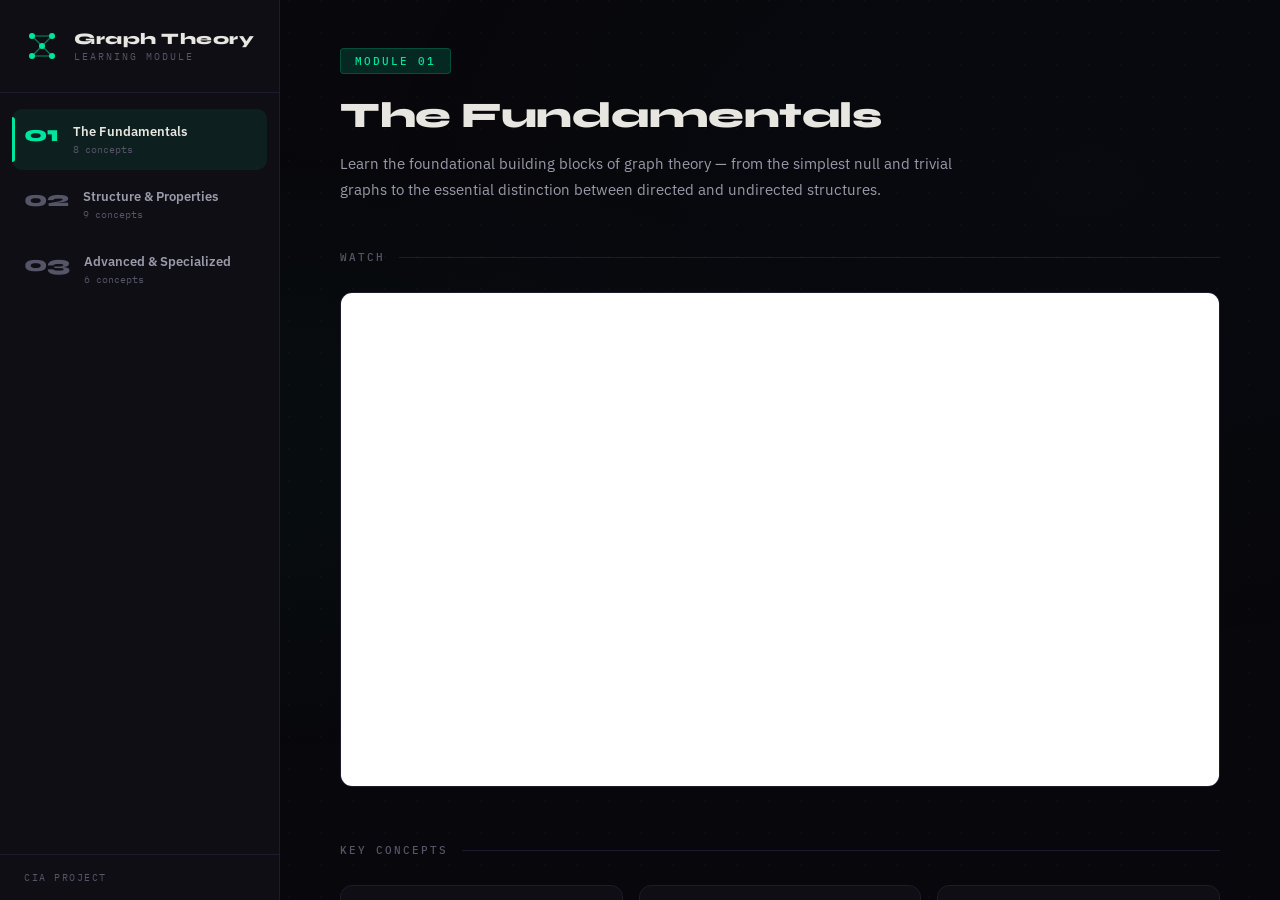
==== index.html @ 72197d77 "first commit" ====
<!DOCTYPE html>
<html lang="en">
<head>
    <meta charset="UTF-8">
    <meta name="viewport" content="width=device-width, initial-scale=1.0">
    <meta name="color-scheme" content="dark">
    <title>Graph Theory — Learning Module</title>
    <link rel="preconnect" href="https://fonts.googleapis.com">
    <link rel="preconnect" href="https://fonts.gstatic.com" crossorigin>
    <link href="https://fonts.googleapis.com/css2?family=Syne:wght@400;600;700;800&family=IBM+Plex+Sans:wght@300;400;500;600&family=IBM+Plex+Mono:wght@300;400;500&display=swap" rel="stylesheet">
    <link rel="stylesheet" href="styles.css">
</head>
<body>
    <div class="bg-grid"></div>

    <nav class="sidebar" id="sidebar">
        <div class="sidebar-brand">
            <svg class="brand-logo" viewBox="0 0 36 36" width="36" height="36">
                <circle cx="8" cy="8" r="3" fill="#00e5a0"/>
                <circle cx="28" cy="8" r="3" fill="#00e5a0"/>
                <circle cx="8" cy="28" r="3" fill="#00e5a0"/>
                <circle cx="28" cy="28" r="3" fill="#00e5a0"/>
                <circle cx="18" cy="18" r="3" fill="#00e5a0"/>
                <line x1="8" y1="8" x2="28" y2="8" stroke="#00e5a0" stroke-width="1.2" opacity="0.5"/>
                <line x1="8" y1="8" x2="18" y2="18" stroke="#00e5a0" stroke-width="1.2" opacity="0.5"/>
                <line x1="28" y1="8" x2="18" y2="18" stroke="#00e5a0" stroke-width="1.2" opacity="0.5"/>
                <line x1="8" y1="28" x2="18" y2="18" stroke="#00e5a0" stroke-width="1.2" opacity="0.5"/>
                <line x1="28" y1="28" x2="18" y2="18" stroke="#00e5a0" stroke-width="1.2" opacity="0.5"/>
                <line x1="8" y1="28" x2="28" y2="28" stroke="#00e5a0" stroke-width="1.2" opacity="0.5"/>
            </svg>
            <div>
                <h1 class="brand-title">Graph Theory</h1>
                <p class="brand-sub">Learning Module</p>
            </div>
        </div>

        <div class="nav-list" id="navList"></div>

        <div class="sidebar-footer">
            <p>CIA Project</p>
        </div>
    </nav>

    <main class="main-content" id="mainContent"></main>

    <button class="menu-toggle" id="menuToggle" aria-label="Toggle menu">
        <span></span><span></span><span></span>
    </button>
    <div class="overlay" id="overlay"></div>

    <script src="script.js"></script>
</body>
</html>
---- styles.css ----
/* =============================================
   ROOT & VARIABLES
   ============================================= */
:root {
    --bg: #08080c;
    --surface: #0e0e14;
    --surface-2: #141420;
    --border: #1c1c2e;
    --accent: #00e5a0;
    --accent-dim: rgba(0, 229, 160, 0.15);
    --accent-glow: rgba(0, 229, 160, 0.08);
    --text-primary: #e8e6e1;
    --text-secondary: #9a9aaa;
    --text-muted: #555568;
    --correct: #00e5a0;
    --incorrect: #ff4466;
    --incorrect-dim: rgba(255, 68, 102, 0.12);
    --sidebar-w: 280px;
}

/* =============================================
   RESET & BASE
   ============================================= */
*, *::before, *::after {
    margin: 0;
    padding: 0;
    box-sizing: border-box;
}

html {
    font-size: 16px;
    scroll-behavior: smooth;
}

body {
    font-family: 'IBM Plex Sans', sans-serif;
    font-weight: 400;
    color: var(--text-primary);
    background: var(--bg);
    overflow: hidden;
    height: 100vh;
}

/* =============================================
   BACKGROUND
   ============================================= */
.bg-grid {
    position: fixed;
    inset: 0;
    background-image:
        radial-gradient(ellipse at 15% 50%, rgba(0,229,160,0.03) 0%, transparent 50%),
        radial-gradient(ellipse at 85% 20%, rgba(0,140,200,0.02) 0%, transparent 50%),
        radial-gradient(circle at 1px 1px, rgba(255,255,255,0.025) 1px, transparent 0);
    background-size: 100%, 100%, 32px 32px;
    pointer-events: none;
    z-index: 0;
}

/* =============================================
   SIDEBAR
   ============================================= */
.sidebar {
    position: fixed;
    top: 0;
    left: 0;
    width: var(--sidebar-w);
    height: 100vh;
    background: var(--surface);
    border-right: 1px solid var(--border);
    display: flex;
    flex-direction: column;
    z-index: 100;
    transition: transform 0.35s cubic-bezier(0.4,0,0.2,1);
}

.sidebar-brand {
    padding: 28px 24px;
    display: flex;
    align-items: center;
    gap: 14px;
    border-bottom: 1px solid var(--border);
}

.brand-logo { flex-shrink: 0; }

.brand-title {
    font-family: 'Syne', sans-serif;
    font-size: 16px;
    font-weight: 800;
    letter-spacing: 0.5px;
    color: var(--text-primary);
}

.brand-sub {
    font-family: 'IBM Plex Mono', monospace;
    font-size: 10px;
    letter-spacing: 2px;
    text-transform: uppercase;
    color: var(--text-muted);
    margin-top: 2px;
}

.nav-list {
    flex: 1;
    padding: 16px 12px;
    overflow-y: auto;
}

.nav-item {
    display: flex;
    align-items: flex-start;
    gap: 14px;
    padding: 14px 12px;
    border-radius: 10px;
    cursor: pointer;
    transition: all 0.2s ease;
    position: relative;
    margin-bottom: 4px;
}

.nav-item:hover { background: var(--surface-2); }

.nav-item.active { background: var(--accent-glow); }

.nav-item.active::before {
    content: '';
    position: absolute;
    left: 0;
    top: 8px;
    bottom: 8px;
    width: 3px;
    border-radius: 0 3px 3px 0;
    background: var(--accent);
}

.nav-number {
    font-family: 'Syne', sans-serif;
    font-size: 22px;
    font-weight: 800;
    color: var(--text-muted);
    line-height: 1;
    min-width: 32px;
    transition: color 0.2s;
}

.nav-item.active .nav-number { color: var(--accent); }

.nav-info h3 {
    font-size: 13px;
    font-weight: 600;
    color: var(--text-secondary);
    margin-bottom: 3px;
    transition: color 0.2s;
}

.nav-item.active .nav-info h3 { color: var(--text-primary); }

.nav-info p {
    font-family: 'IBM Plex Mono', monospace;
    font-size: 10px;
    color: var(--text-muted);
}

.sidebar-footer {
    padding: 16px 24px;
    border-top: 1px solid var(--border);
}

.sidebar-footer p {
    font-family: 'IBM Plex Mono', monospace;
    font-size: 10px;
    letter-spacing: 1.5px;
    text-transform: uppercase;
    color: var(--text-muted);
}

/* =============================================
   MAIN CONTENT
   ============================================= */
.main-content {
    margin-left: var(--sidebar-w);
    height: 100vh;
    overflow-y: auto;
    position: relative;
    z-index: 1;
}

.main-content::-webkit-scrollbar { width: 6px; }
.main-content::-webkit-scrollbar-track { background: var(--bg); }
.main-content::-webkit-scrollbar-thumb { background: var(--border); border-radius: 3px; }
.main-content::-webkit-scrollbar-thumb:hover { background: var(--text-muted); }

/* =============================================
   MODULE SECTION
   ============================================= */
.module-section {
    max-width: 960px;
    margin: 0 auto;
    padding: 48px 40px 80px;
    animation: fadeInUp 0.5s ease forwards;
}

@keyframes fadeInUp {
    from { opacity: 0; transform: translateY(24px); }
    to   { opacity: 1; transform: translateY(0); }
}

.module-header { margin-bottom: 48px; }

.module-tag {
    display: inline-block;
    font-family: 'IBM Plex Mono', monospace;
    font-size: 11px;
    font-weight: 500;
    letter-spacing: 2px;
    text-transform: uppercase;
    color: var(--accent);
    background: var(--accent-dim);
    padding: 5px 14px;
    border-radius: 4px;
    border: 1px solid rgba(0,229,160,0.2);
    margin-bottom: 20px;
}

.module-title {
    font-family: 'Syne', sans-serif;
    font-size: 36px;
    font-weight: 800;
    letter-spacing: -0.5px;
    color: var(--text-primary);
    margin-bottom: 14px;
    line-height: 1.2;
}

.module-description {
    font-size: 15px;
    line-height: 1.7;
    color: var(--text-secondary);
    max-width: 640px;
}

/* =============================================
   SECTION LABELS
   ============================================= */
.section-label {
    display: flex;
    align-items: center;
    gap: 14px;
    margin-bottom: 28px;
    font-family: 'IBM Plex Mono', monospace;
    font-size: 11px;
    font-weight: 500;
    letter-spacing: 2px;
    text-transform: uppercase;
    color: var(--text-muted);
}

.section-label::after {
    content: '';
    flex: 1;
    height: 1px;
    background: var(--border);
}

/* =============================================
   VIDEO
   ============================================= */
.video-section { margin-bottom: 56px; }

.video-wrapper {
    border-radius: 12px;
    overflow: hidden;
    border: 1px solid var(--border);
    background: #000;
    aspect-ratio: 16/9;
}

.video-wrapper iframe {
    width: 100%;
    height: 100%;
    border: none;
}

.video-placeholder {
    aspect-ratio: 16/9;
    display: flex;
    flex-direction: column;
    align-items: center;
    justify-content: center;
    border: 1px dashed var(--border);
    border-radius: 12px;
    background: var(--surface);
    gap: 14px;
}

.video-placeholder .play-icon {
    width: 64px;
    height: 64px;
    border-radius: 50%;
    background: var(--accent-dim);
    border: 2px solid rgba(0,229,160,0.4);
    display: flex;
    align-items: center;
    justify-content: center;
    color: var(--accent);
    font-size: 22px;
    line-height: 1;
}

.video-placeholder p {
    font-size: 14px;
    color: var(--text-secondary);
}

.video-placeholder .small {
    font-size: 11px;
    color: var(--text-muted);
    font-family: 'IBM Plex Mono', monospace;
}

/* =============================================
   CARDS
   ============================================= */
.cards-section { margin-bottom: 56px; }

.cards-grid {
    display: grid;
    grid-template-columns: repeat(auto-fill, minmax(260px, 1fr));
    gap: 16px;
}

.graph-card {
    background: var(--surface);
    border: 1px solid var(--border);
    border-radius: 12px;
    padding: 24px;
    position: relative;
    overflow: hidden;
    opacity: 0;
    animation: cardReveal 0.4s ease forwards;
    transition: border-color 0.3s, box-shadow 0.3s, transform 0.3s;
}

.graph-card::before {
    content: '';
    position: absolute;
    top: 0; left: 25%; right: 25%;
    height: 2px;
    background: linear-gradient(90deg, transparent, var(--accent), transparent);
    opacity: 0;
    transition: opacity 0.3s;
}

.graph-card:hover {
    border-color: rgba(0,229,160,0.3);
    box-shadow: 0 4px 30px rgba(0,229,160,0.06);
    transform: translateY(-3px);
}

.graph-card:hover::before { opacity: 1; }

.graph-card:nth-child(1)  { animation-delay: 0.04s; }
.graph-card:nth-child(2)  { animation-delay: 0.08s; }
.graph-card:nth-child(3)  { animation-delay: 0.12s; }
.graph-card:nth-child(4)  { animation-delay: 0.16s; }
.graph-card:nth-child(5)  { animation-delay: 0.20s; }
.graph-card:nth-child(6)  { animation-delay: 0.24s; }
.graph-card:nth-child(7)  { animation-delay: 0.28s; }
.graph-card:nth-child(8)  { animation-delay: 0.32s; }
.graph-card:nth-child(9)  { animation-delay: 0.36s; }

@keyframes cardReveal {
    from { opacity: 0; transform: translateY(16px); }
    to   { opacity: 1; transform: translateY(0); }
}

.card-svg {
    display: flex;
    justify-content: center;
    margin-bottom: 16px;
    height: 60px;
}

.card-svg svg {
    height: 60px;
    width: auto;
}

.card-name {
    font-family: 'Syne', sans-serif;
    font-size: 15px;
    font-weight: 700;
    color: var(--text-primary);
    margin-bottom: 8px;
}

.card-definition {
    font-size: 13px;
    line-height: 1.65;
    color: var(--text-secondary);
}

/* =============================================
   QUIZ
   ============================================= */
.quiz-section { margin-bottom: 40px; }

.quiz-container {
    background: var(--surface);
    border: 1px solid var(--border);
    border-radius: 12px;
    padding: 32px;
}

.quiz-question {
    margin-bottom: 28px;
    padding-bottom: 28px;
    border-bottom: 1px solid var(--border);
}

.quiz-question:last-of-type {
    border-bottom: none;
    margin-bottom: 20px;
    padding-bottom: 0;
}

.question-text {
    font-size: 14px;
    font-weight: 600;
    color: var(--text-primary);
    margin-bottom: 14px;
    line-height: 1.55;
}

.question-number {
    color: var(--accent);
    font-family: 'IBM Plex Mono', monospace;
    font-weight: 500;
    margin-right: 8px;
}

.options-list {
    display: flex;
    flex-direction: column;
    gap: 8px;
}

.option-item { position: relative; }

.option-item input[type="radio"] {
    position: absolute;
    opacity: 0;
    width: 0;
    height: 0;
}

.option-item label {
    display: flex;
    align-items: center;
    gap: 12px;
    padding: 10px 14px;
    border: 1px solid var(--border);
    border-radius: 8px;
    cursor: pointer;
    transition: all 0.2s ease;
    font-size: 13px;
    color: var(--text-secondary);
    line-height: 1.45;
}

.option-item label:hover {
    border-color: rgba(0,229,160,0.3);
    background: rgba(0,229,160,0.03);
    color: var(--text-primary);
}

.option-item label::before {
    content: '';
    width: 16px;
    height: 16px;
    border: 2px solid var(--text-muted);
    border-radius: 50%;
    flex-shrink: 0;
    transition: all 0.2s ease;
}

.option-item input:checked + label {
    border-color: var(--accent);
    background: var(--accent-glow);
    color: var(--text-primary);
}

.option-item input:checked + label::before {
    border-color: var(--accent);
    background: var(--accent);
    box-shadow: inset 0 0 0 3px var(--surface);
}

/* Submitted states */
.quiz-submitted .option-item label { cursor: default; pointer-events: none; }

.quiz-submitted .option-item.correct label {
    border-color: var(--correct);
    background: rgba(0,229,160,0.08);
    color: var(--correct);
}

.quiz-submitted .option-item.correct label::before {
    border-color: var(--correct);
    background: var(--correct);
    box-shadow: inset 0 0 0 3px var(--surface);
}

.quiz-submitted .option-item.selected-wrong label {
    border-color: var(--incorrect);
    background: var(--incorrect-dim);
    color: var(--incorrect);
}

.quiz-submitted .option-item.selected-wrong label::before {
    border-color: var(--incorrect);
    background: var(--incorrect);
    box-shadow: inset 0 0 0 3px var(--surface);
}

/* Quiz buttons */
.quiz-actions {
    display: flex;
    align-items: center;
    gap: 16px;
    margin-top: 24px;
    flex-wrap: wrap;
}

.btn {
    font-family: 'Syne', sans-serif;
    font-weight: 700;
    font-size: 13px;
    letter-spacing: 0.5px;
    padding: 12px 32px;
    border-radius: 8px;
    cursor: pointer;
    transition: all 0.3s ease;
    border: none;
}

.btn-primary {
    background: var(--accent);
    color: var(--bg);
}

.btn-primary:hover {
    background: #00cc90;
    transform: translateY(-2px);
    box-shadow: 0 4px 20px rgba(0,229,160,0.25);
}

.btn-outline {
    background: transparent;
    color: var(--accent);
    border: 1px solid var(--accent);
}

.btn-outline:hover { background: var(--accent-glow); }

/* Quiz result */
.quiz-result {
    display: none;
    align-items: center;
    gap: 16px;
    padding: 20px 24px;
    background: var(--accent-glow);
    border: 1px solid rgba(0,229,160,0.2);
    border-radius: 10px;
    margin-top: 20px;
}

.quiz-result.show {
    display: flex;
    animation: fadeInUp 0.4s ease forwards;
}

.result-score {
    font-family: 'Syne', sans-serif;
    font-size: 28px;
    font-weight: 800;
    color: var(--accent);
    line-height: 1;
}

.result-text {
    font-size: 14px;
    color: var(--text-secondary);
    line-height: 1.4;
}

.result-text strong { color: var(--text-primary); }

/* Next module link */
.module-next {
    margin-top: 48px;
    padding-top: 32px;
    border-top: 1px solid var(--border);
    display: flex;
    justify-content: flex-end;
}

/* =============================================
   MOBILE TOGGLE & OVERLAY
   ============================================= */
.menu-toggle {
    display: none;
    position: fixed;
    top: 16px; left: 16px;
    z-index: 200;
    width: 42px; height: 42px;
    background: var(--surface);
    border: 1px solid var(--border);
    border-radius: 8px;
    cursor: pointer;
    flex-direction: column;
    align-items: center;
    justify-content: center;
    gap: 5px;
    padding: 0;
}

.menu-toggle span {
    display: block;
    width: 18px; height: 2px;
    background: var(--text-primary);
    border-radius: 1px;
    transition: all 0.3s ease;
}

.overlay {
    display: none;
    position: fixed;
    inset: 0;
    background: rgba(0,0,0,0.6);
    z-index: 90;
    backdrop-filter: blur(2px);
}

.overlay.show { display: block; }

/* =============================================
   RESPONSIVE
   ============================================= */
@media (max-width: 900px) {
    .sidebar { transform: translateX(-100%); }
    .sidebar.open { transform: translateX(0); }
    .menu-toggle { display: flex; }
    .main-content { margin-left: 0; }
    .module-section { padding: 80px 20px 60px; }
    .module-title { font-size: 28px; }
    .cards-grid { grid-template-columns: 1fr; }
    .quiz-container { padding: 20px; }
}

@media (max-width: 600px) {
    .module-title { font-size: 24px; }
    .module-description { font-size: 14px; }
    .quiz-actions { flex-direction: column; align-items: stretch; }
    .btn { text-align: center; }
}
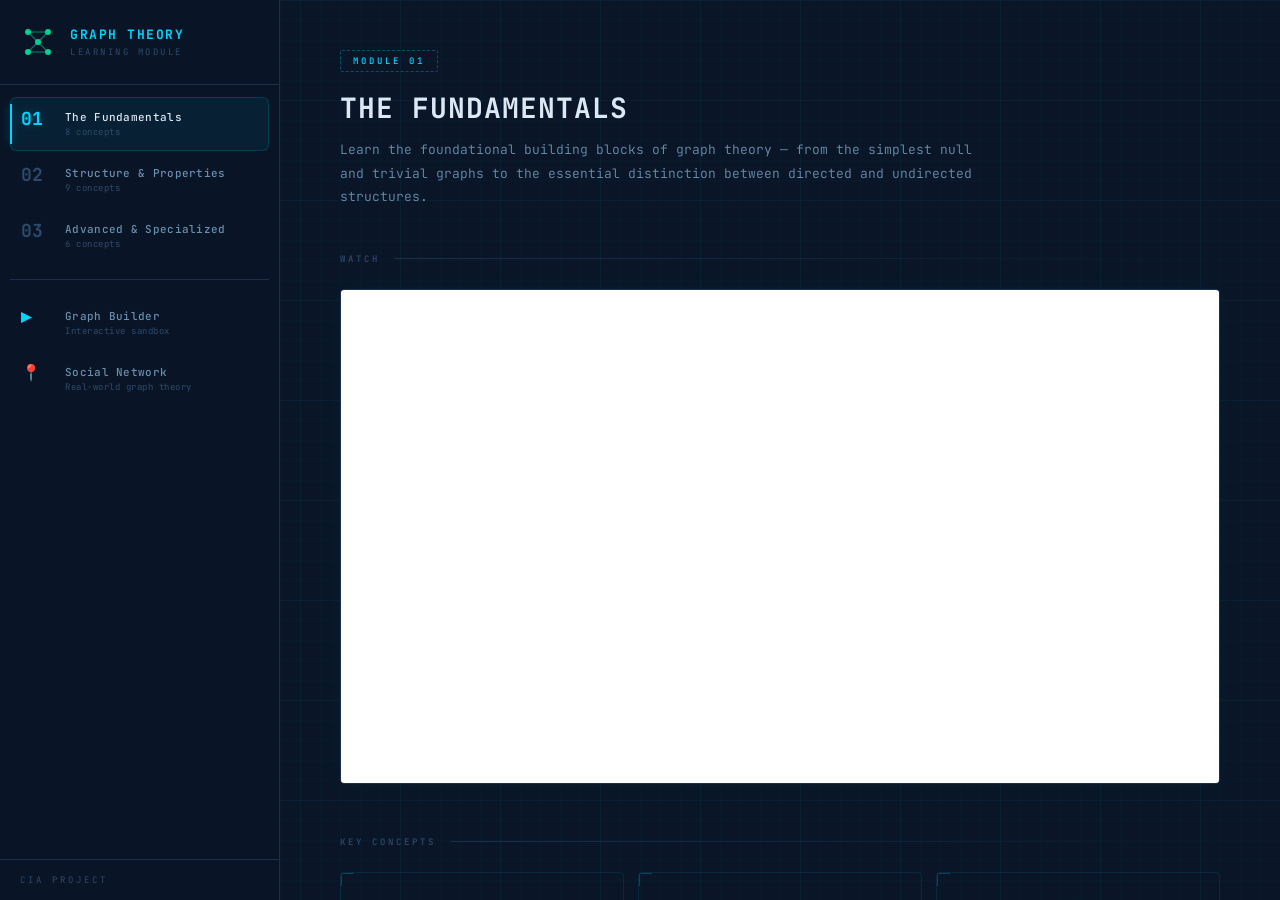
==== commit d220d16e: "updated layout and application" ====
--- a/index.html
+++ b/index.html
@@ -7,7 +7,7 @@
     <title>Graph Theory — Learning Module</title>
     <link rel="preconnect" href="https://fonts.googleapis.com">
     <link rel="preconnect" href="https://fonts.gstatic.com" crossorigin>
-    <link href="https://fonts.googleapis.com/css2?family=Syne:wght@400;600;700;800&family=IBM+Plex+Sans:wght@300;400;500;600&family=IBM+Plex+Mono:wght@300;400;500&display=swap" rel="stylesheet">
+    <link href="https://fonts.googleapis.com/css2?family=JetBrains+Mono:wght@300;400;500;600;700&display=swap" rel="stylesheet">
     <link rel="stylesheet" href="styles.css">
 </head>
 <body>
--- a/styles.css
+++ b/styles.css
@@ -1,39 +1,28 @@
 /* =============================================
-   ROOT & VARIABLES
+   BLUEPRINT / CIRCUIT BOARD THEME
    ============================================= */
 :root {
-    --bg: #08080c;
-    --surface: #0e0e14;
-    --surface-2: #141420;
-    --border: #1c1c2e;
-    --accent: #00e5a0;
-    --accent-dim: rgba(0, 229, 160, 0.15);
-    --accent-glow: rgba(0, 229, 160, 0.08);
-    --text-primary: #e8e6e1;
-    --text-secondary: #9a9aaa;
-    --text-muted: #555568;
-    --correct: #00e5a0;
+    --bg: #0a1628;
+    --surface: #0d1b2e;
+    --surface-2: #0f1f38;
+    --border: #1a3050;
+    --border-glow: rgba(0,212,255,0.25);
+    --accent: #00d4ff;
+    --accent-dim: rgba(0,212,255,0.10);
+    --accent-glow: rgba(0,212,255,0.06);
+    --text-primary: #dce8f4;
+    --text-secondary: #6a8fad;
+    --text-muted: #2e4a6a;
+    --correct: #00d4ff;
     --incorrect: #ff4466;
-    --incorrect-dim: rgba(255, 68, 102, 0.12);
+    --incorrect-dim: rgba(255,68,102,0.10);
     --sidebar-w: 280px;
 }
 
-/* =============================================
-   RESET & BASE
-   ============================================= */
-*, *::before, *::after {
-    margin: 0;
-    padding: 0;
-    box-sizing: border-box;
-}
-
-html {
-    font-size: 16px;
-    scroll-behavior: smooth;
-}
-
+*, *::before, *::after { margin: 0; padding: 0; box-sizing: border-box; }
+html { font-size: 16px; scroll-behavior: smooth; }
 body {
-    font-family: 'IBM Plex Sans', sans-serif;
+    font-family: 'JetBrains Mono', monospace;
     font-weight: 400;
     color: var(--text-primary);
     background: var(--bg);
@@ -41,323 +30,241 @@
     height: 100vh;
 }
 
-/* =============================================
-   BACKGROUND
-   ============================================= */
+/* ─── BLUEPRINT GRID ─── */
 .bg-grid {
-    position: fixed;
-    inset: 0;
+    position: fixed; inset: 0;
     background-image:
-        radial-gradient(ellipse at 15% 50%, rgba(0,229,160,0.03) 0%, transparent 50%),
-        radial-gradient(ellipse at 85% 20%, rgba(0,140,200,0.02) 0%, transparent 50%),
-        radial-gradient(circle at 1px 1px, rgba(255,255,255,0.025) 1px, transparent 0);
-    background-size: 100%, 100%, 32px 32px;
-    pointer-events: none;
-    z-index: 0;
-}
-
-/* =============================================
-   SIDEBAR
-   ============================================= */
+        linear-gradient(rgba(0,212,255,0.035) 1px, transparent 1px),
+        linear-gradient(90deg, rgba(0,212,255,0.035) 1px, transparent 1px),
+        linear-gradient(rgba(0,212,255,0.018) 1px, transparent 1px),
+        linear-gradient(90deg, rgba(0,212,255,0.018) 1px, transparent 1px);
+    background-size: 100px 100px, 100px 100px, 20px 20px, 20px 20px;
+    pointer-events: none; z-index: 0;
+}
+
+/* ─── SIDEBAR ─── */
 .sidebar {
-    position: fixed;
-    top: 0;
-    left: 0;
-    width: var(--sidebar-w);
-    height: 100vh;
-    background: var(--surface);
+    position: fixed; top: 0; left: 0;
+    width: var(--sidebar-w); height: 100vh;
+    background: rgba(10,22,40,0.95);
     border-right: 1px solid var(--border);
-    display: flex;
-    flex-direction: column;
-    z-index: 100;
+    display: flex; flex-direction: column; z-index: 100;
     transition: transform 0.35s cubic-bezier(0.4,0,0.2,1);
+    backdrop-filter: blur(8px);
 }
 
 .sidebar-brand {
-    padding: 28px 24px;
-    display: flex;
-    align-items: center;
-    gap: 14px;
+    padding: 24px 20px;
+    display: flex; align-items: center; gap: 14px;
     border-bottom: 1px solid var(--border);
 }
 
-.brand-logo { flex-shrink: 0; }
+.brand-logo { flex-shrink: 0; opacity: 0.9; }
 
 .brand-title {
-    font-family: 'Syne', sans-serif;
-    font-size: 16px;
-    font-weight: 800;
-    letter-spacing: 0.5px;
-    color: var(--text-primary);
+    font-family: 'JetBrains Mono', monospace;
+    font-size: 13px; font-weight: 700;
+    letter-spacing: 1.5px; text-transform: uppercase;
+    color: var(--accent);
 }
 
 .brand-sub {
-    font-family: 'IBM Plex Mono', monospace;
-    font-size: 10px;
-    letter-spacing: 2px;
-    text-transform: uppercase;
-    color: var(--text-muted);
-    margin-top: 2px;
-}
-
-.nav-list {
-    flex: 1;
-    padding: 16px 12px;
-    overflow-y: auto;
-}
+    font-size: 9px; letter-spacing: 2.5px;
+    text-transform: uppercase; color: var(--text-muted);
+    margin-top: 3px;
+}
+
+.nav-list { flex: 1; padding: 12px 10px; overflow-y: auto; }
 
 .nav-item {
-    display: flex;
-    align-items: flex-start;
-    gap: 14px;
-    padding: 14px 12px;
-    border-radius: 10px;
-    cursor: pointer;
-    transition: all 0.2s ease;
-    position: relative;
-    margin-bottom: 4px;
-}
-
-.nav-item:hover { background: var(--surface-2); }
-
-.nav-item.active { background: var(--accent-glow); }
+    display: flex; align-items: flex-start; gap: 12px;
+    padding: 12px 10px; border-radius: 6px; cursor: pointer;
+    transition: all 0.2s ease; position: relative; margin-bottom: 2px;
+    border: 1px solid transparent;
+}
+
+.nav-item:hover { background: rgba(0,212,255,0.04); border-color: rgba(0,212,255,0.08); }
+.nav-item.active { background: rgba(0,212,255,0.06); border-color: rgba(0,212,255,0.15); }
 
 .nav-item.active::before {
-    content: '';
-    position: absolute;
-    left: 0;
-    top: 8px;
-    bottom: 8px;
-    width: 3px;
-    border-radius: 0 3px 3px 0;
-    background: var(--accent);
+    content: ''; position: absolute; left: -1px; top: 6px; bottom: 6px;
+    width: 2px; background: var(--accent);
+    box-shadow: 0 0 8px rgba(0,212,255,0.4);
 }
 
 .nav-number {
-    font-family: 'Syne', sans-serif;
-    font-size: 22px;
-    font-weight: 800;
-    color: var(--text-muted);
-    line-height: 1;
-    min-width: 32px;
+    font-size: 18px; font-weight: 700;
+    color: var(--text-muted); line-height: 1; min-width: 32px;
     transition: color 0.2s;
 }
-
-.nav-item.active .nav-number { color: var(--accent); }
+.nav-item.active .nav-number { color: var(--accent); text-shadow: 0 0 10px rgba(0,212,255,0.3); }
 
 .nav-info h3 {
-    font-size: 13px;
-    font-weight: 600;
-    color: var(--text-secondary);
-    margin-bottom: 3px;
-    transition: color 0.2s;
-}
-
+    font-size: 11px; font-weight: 500;
+    color: var(--text-secondary); margin-bottom: 2px;
+    transition: color 0.2s; letter-spacing: 0.3px;
+}
 .nav-item.active .nav-info h3 { color: var(--text-primary); }
-
-.nav-info p {
-    font-family: 'IBM Plex Mono', monospace;
-    font-size: 10px;
-    color: var(--text-muted);
-}
+.nav-info p { font-size: 9px; color: var(--text-muted); letter-spacing: 0.5px; }
 
 .sidebar-footer {
-    padding: 16px 24px;
-    border-top: 1px solid var(--border);
-}
-
+    padding: 14px 20px; border-top: 1px solid var(--border);
+}
 .sidebar-footer p {
-    font-family: 'IBM Plex Mono', monospace;
-    font-size: 10px;
-    letter-spacing: 1.5px;
-    text-transform: uppercase;
-    color: var(--text-muted);
-}
-
-/* =============================================
-   MAIN CONTENT
-   ============================================= */
+    font-size: 9px; letter-spacing: 3px;
+    text-transform: uppercase; color: var(--text-muted);
+}
+
+/* ─── MAIN CONTENT ─── */
 .main-content {
-    margin-left: var(--sidebar-w);
-    height: 100vh;
-    overflow-y: auto;
-    position: relative;
-    z-index: 1;
-}
-
-.main-content::-webkit-scrollbar { width: 6px; }
+    margin-left: var(--sidebar-w); height: 100vh;
+    overflow-y: auto; position: relative; z-index: 1;
+}
+.main-content::-webkit-scrollbar { width: 5px; }
 .main-content::-webkit-scrollbar-track { background: var(--bg); }
 .main-content::-webkit-scrollbar-thumb { background: var(--border); border-radius: 3px; }
 .main-content::-webkit-scrollbar-thumb:hover { background: var(--text-muted); }
 
-/* =============================================
-   MODULE SECTION
-   ============================================= */
+/* ─── MODULE SECTION ─── */
 .module-section {
-    max-width: 960px;
-    margin: 0 auto;
+    max-width: 960px; margin: 0 auto;
     padding: 48px 40px 80px;
     animation: fadeInUp 0.5s ease forwards;
 }
-
 @keyframes fadeInUp {
-    from { opacity: 0; transform: translateY(24px); }
+    from { opacity: 0; transform: translateY(20px); }
     to   { opacity: 1; transform: translateY(0); }
 }
 
-.module-header { margin-bottom: 48px; }
+.module-header { margin-bottom: 44px; }
 
 .module-tag {
-    display: inline-block;
-    font-family: 'IBM Plex Mono', monospace;
-    font-size: 11px;
-    font-weight: 500;
-    letter-spacing: 2px;
+    display: inline-block; font-size: 9px; font-weight: 500;
+    letter-spacing: 3px; text-transform: uppercase;
+    color: var(--accent); background: transparent;
+    padding: 4px 12px; border-radius: 2px;
+    border: 1px dashed rgba(0,212,255,0.3);
+    margin-bottom: 18px;
+}
+
+.module-title {
+    font-size: 28px; font-weight: 700;
+    letter-spacing: 1px; color: var(--text-primary);
+    margin-bottom: 12px; line-height: 1.3;
     text-transform: uppercase;
-    color: var(--accent);
-    background: var(--accent-dim);
-    padding: 5px 14px;
-    border-radius: 4px;
-    border: 1px solid rgba(0,229,160,0.2);
-    margin-bottom: 20px;
-}
-
-.module-title {
-    font-family: 'Syne', sans-serif;
-    font-size: 36px;
-    font-weight: 800;
-    letter-spacing: -0.5px;
-    color: var(--text-primary);
-    margin-bottom: 14px;
-    line-height: 1.2;
 }
 
 .module-description {
-    font-size: 15px;
-    line-height: 1.7;
-    color: var(--text-secondary);
-    max-width: 640px;
-}
-
-/* =============================================
-   SECTION LABELS
-   ============================================= */
+    font-size: 13px; line-height: 1.8;
+    color: var(--text-secondary); max-width: 640px;
+    font-weight: 300;
+}
+
+/* ─── SECTION LABELS ─── */
 .section-label {
-    display: flex;
-    align-items: center;
-    gap: 14px;
-    margin-bottom: 28px;
-    font-family: 'IBM Plex Mono', monospace;
-    font-size: 11px;
-    font-weight: 500;
-    letter-spacing: 2px;
-    text-transform: uppercase;
+    display: flex; align-items: center; gap: 14px;
+    margin-bottom: 24px; font-size: 9px; font-weight: 500;
+    letter-spacing: 3px; text-transform: uppercase;
     color: var(--text-muted);
 }
-
 .section-label::after {
-    content: '';
-    flex: 1;
-    height: 1px;
-    background: var(--border);
-}
-
-/* =============================================
-   VIDEO
-   ============================================= */
-.video-section { margin-bottom: 56px; }
+    content: ''; flex: 1; height: 1px;
+    background: linear-gradient(90deg, var(--border), transparent);
+}
+
+/* ─── VIDEO ─── */
+.video-section { margin-bottom: 52px; }
 
 .video-wrapper {
-    border-radius: 12px;
-    overflow: hidden;
-    border: 1px solid var(--border);
-    background: #000;
+    border-radius: 4px; overflow: hidden;
+    border: 1px solid var(--border); background: #000;
     aspect-ratio: 16/9;
-}
-
-.video-wrapper iframe {
-    width: 100%;
-    height: 100%;
-    border: none;
-}
+    box-shadow: 0 0 30px rgba(0,212,255,0.03);
+}
+.video-wrapper iframe { width: 100%; height: 100%; border: none; }
 
 .video-placeholder {
     aspect-ratio: 16/9;
-    display: flex;
-    flex-direction: column;
-    align-items: center;
-    justify-content: center;
-    border: 1px dashed var(--border);
-    border-radius: 12px;
-    background: var(--surface);
-    gap: 14px;
+    display: flex; flex-direction: column;
+    align-items: center; justify-content: center;
+    border: 1px dashed rgba(0,212,255,0.15);
+    border-radius: 4px; background: var(--surface);
+    gap: 14px; position: relative;
+}
+.video-placeholder::before,
+.video-placeholder::after {
+    content: ''; position: absolute;
+    width: 20px; height: 20px;
+}
+.video-placeholder::before {
+    top: 12px; left: 12px;
+    border-top: 1.5px solid rgba(0,212,255,0.2);
+    border-left: 1.5px solid rgba(0,212,255,0.2);
+}
+.video-placeholder::after {
+    bottom: 12px; right: 12px;
+    border-bottom: 1.5px solid rgba(0,212,255,0.2);
+    border-right: 1.5px solid rgba(0,212,255,0.2);
 }
 
 .video-placeholder .play-icon {
-    width: 64px;
-    height: 64px;
-    border-radius: 50%;
-    background: var(--accent-dim);
-    border: 2px solid rgba(0,229,160,0.4);
-    display: flex;
-    align-items: center;
-    justify-content: center;
-    color: var(--accent);
-    font-size: 22px;
-    line-height: 1;
-}
-
-.video-placeholder p {
-    font-size: 14px;
-    color: var(--text-secondary);
-}
-
-.video-placeholder .small {
-    font-size: 11px;
-    color: var(--text-muted);
-    font-family: 'IBM Plex Mono', monospace;
-}
-
-/* =============================================
-   CARDS
-   ============================================= */
-.cards-section { margin-bottom: 56px; }
+    width: 56px; height: 56px; border-radius: 50%;
+    border: 2px solid rgba(0,212,255,0.3);
+    display: flex; align-items: center; justify-content: center;
+    color: var(--accent); font-size: 20px;
+    box-shadow: 0 0 20px rgba(0,212,255,0.08);
+    transition: all 0.3s;
+}
+.video-placeholder:hover .play-icon {
+    border-color: var(--accent);
+    box-shadow: 0 0 30px rgba(0,212,255,0.15);
+}
+.video-placeholder p { font-size: 12px; color: var(--text-secondary); }
+.video-placeholder .small { font-size: 10px; color: var(--text-muted); }
+
+/* ─── CARDS ─── */
+.cards-section { margin-bottom: 52px; }
 
 .cards-grid {
     display: grid;
     grid-template-columns: repeat(auto-fill, minmax(260px, 1fr));
-    gap: 16px;
+    gap: 14px;
 }
 
 .graph-card {
-    background: var(--surface);
-    border: 1px solid var(--border);
-    border-radius: 12px;
-    padding: 24px;
-    position: relative;
-    overflow: hidden;
-    opacity: 0;
-    animation: cardReveal 0.4s ease forwards;
+    background: transparent;
+    border: 1px solid rgba(0,212,255,0.10);
+    border-radius: 4px; padding: 22px;
+    position: relative; overflow: hidden;
+    opacity: 0; animation: cardReveal 0.4s ease forwards;
     transition: border-color 0.3s, box-shadow 0.3s, transform 0.3s;
 }
 
+/* Corner brackets */
 .graph-card::before {
-    content: '';
-    position: absolute;
-    top: 0; left: 25%; right: 25%;
-    height: 2px;
-    background: linear-gradient(90deg, transparent, var(--accent), transparent);
-    opacity: 0;
-    transition: opacity 0.3s;
+    content: ''; position: absolute;
+    top: -1px; left: -1px; width: 14px; height: 14px;
+    border-top: 2px solid rgba(0,212,255,0.25);
+    border-left: 2px solid rgba(0,212,255,0.25);
+    transition: border-color 0.3s;
+}
+.graph-card::after {
+    content: ''; position: absolute;
+    bottom: -1px; right: -1px; width: 14px; height: 14px;
+    border-bottom: 2px solid rgba(0,212,255,0.25);
+    border-right: 2px solid rgba(0,212,255,0.25);
+    transition: border-color 0.3s;
 }
 
 .graph-card:hover {
-    border-color: rgba(0,229,160,0.3);
-    box-shadow: 0 4px 30px rgba(0,229,160,0.06);
-    transform: translateY(-3px);
-}
-
-.graph-card:hover::before { opacity: 1; }
+    border-color: rgba(0,212,255,0.25);
+    box-shadow: 0 0 25px rgba(0,212,255,0.04);
+    transform: translateY(-2px);
+}
+.graph-card:hover::before,
+.graph-card:hover::after {
+    border-color: rgba(0,212,255,0.5);
+}
 
 .graph-card:nth-child(1)  { animation-delay: 0.04s; }
 .graph-card:nth-child(2)  { animation-delay: 0.08s; }
@@ -370,297 +277,230 @@
 .graph-card:nth-child(9)  { animation-delay: 0.36s; }
 
 @keyframes cardReveal {
-    from { opacity: 0; transform: translateY(16px); }
+    from { opacity: 0; transform: translateY(14px); }
     to   { opacity: 1; transform: translateY(0); }
 }
 
-.card-svg {
-    display: flex;
-    justify-content: center;
-    margin-bottom: 16px;
-    height: 60px;
-}
-
-.card-svg svg {
-    height: 60px;
-    width: auto;
-}
+.card-svg { display: flex; justify-content: center; margin-bottom: 14px; height: 60px; }
+.card-svg svg { height: 60px; width: auto; filter: drop-shadow(0 0 4px rgba(0,212,255,0.2)); }
 
 .card-name {
-    font-family: 'Syne', sans-serif;
-    font-size: 15px;
-    font-weight: 700;
+    font-size: 13px; font-weight: 600;
+    color: var(--text-primary); margin-bottom: 6px;
+    letter-spacing: 0.5px;
+}
+
+.card-definition {
+    font-size: 11px; line-height: 1.7;
+    color: var(--text-secondary); font-weight: 300;
+}
+
+/* ─── QUIZ ─── */
+.quiz-section { margin-bottom: 40px; }
+
+.quiz-container {
+    background: transparent;
+    border: 1px solid rgba(0,212,255,0.08);
+    border-radius: 4px; padding: 28px;
+}
+
+.quiz-question {
+    margin-bottom: 24px; padding-bottom: 24px;
+    border-bottom: 1px solid rgba(0,212,255,0.06);
+}
+.quiz-question:last-of-type {
+    border-bottom: none; margin-bottom: 16px; padding-bottom: 0;
+}
+
+.question-text {
+    font-size: 12px; font-weight: 500;
+    color: var(--text-primary); margin-bottom: 12px;
+    line-height: 1.6;
+}
+.question-number {
+    color: var(--accent); font-weight: 600; margin-right: 8px;
+}
+
+.options-list { display: flex; flex-direction: column; gap: 6px; }
+.option-item { position: relative; }
+
+.option-item input[type="radio"] {
+    position: absolute; opacity: 0; width: 0; height: 0;
+}
+
+.option-item label {
+    display: flex; align-items: center; gap: 12px;
+    padding: 9px 12px;
+    border: 1px solid rgba(0,212,255,0.08);
+    border-radius: 4px; cursor: pointer;
+    transition: all 0.2s ease;
+    font-size: 12px; color: var(--text-secondary);
+    line-height: 1.5; font-weight: 300;
+}
+
+/* Circuit switch indicator */
+.option-item label::before {
+    content: ''; width: 14px; height: 14px;
+    border: 1.5px solid rgba(0,212,255,0.2);
+    border-radius: 3px; flex-shrink: 0;
+    transition: all 0.25s ease;
+}
+
+.option-item label:hover {
+    border-color: rgba(0,212,255,0.2);
     color: var(--text-primary);
-    margin-bottom: 8px;
-}
-
-.card-definition {
-    font-size: 13px;
-    line-height: 1.65;
-    color: var(--text-secondary);
-}
-
-/* =============================================
-   QUIZ
-   ============================================= */
-.quiz-section { margin-bottom: 40px; }
-
-.quiz-container {
-    background: var(--surface);
-    border: 1px solid var(--border);
-    border-radius: 12px;
-    padding: 32px;
-}
-
-.quiz-question {
-    margin-bottom: 28px;
-    padding-bottom: 28px;
-    border-bottom: 1px solid var(--border);
-}
-
-.quiz-question:last-of-type {
-    border-bottom: none;
-    margin-bottom: 20px;
-    padding-bottom: 0;
-}
-
-.question-text {
-    font-size: 14px;
-    font-weight: 600;
+}
+.option-item label:hover::before {
+    border-color: rgba(0,212,255,0.4);
+}
+
+.option-item input:checked + label {
+    border-color: rgba(0,212,255,0.35);
+    background: rgba(0,212,255,0.04);
     color: var(--text-primary);
-    margin-bottom: 14px;
-    line-height: 1.55;
-}
-
-.question-number {
-    color: var(--accent);
-    font-family: 'IBM Plex Mono', monospace;
-    font-weight: 500;
-    margin-right: 8px;
-}
-
-.options-list {
-    display: flex;
-    flex-direction: column;
-    gap: 8px;
-}
-
-.option-item { position: relative; }
-
-.option-item input[type="radio"] {
-    position: absolute;
-    opacity: 0;
-    width: 0;
-    height: 0;
-}
-
-.option-item label {
-    display: flex;
-    align-items: center;
-    gap: 12px;
-    padding: 10px 14px;
-    border: 1px solid var(--border);
-    border-radius: 8px;
-    cursor: pointer;
-    transition: all 0.2s ease;
-    font-size: 13px;
-    color: var(--text-secondary);
-    line-height: 1.45;
-}
-
-.option-item label:hover {
-    border-color: rgba(0,229,160,0.3);
-    background: rgba(0,229,160,0.03);
-    color: var(--text-primary);
-}
-
-.option-item label::before {
-    content: '';
-    width: 16px;
-    height: 16px;
-    border: 2px solid var(--text-muted);
-    border-radius: 50%;
-    flex-shrink: 0;
-    transition: all 0.2s ease;
-}
-
-.option-item input:checked + label {
-    border-color: var(--accent);
-    background: var(--accent-glow);
-    color: var(--text-primary);
-}
-
+}
 .option-item input:checked + label::before {
     border-color: var(--accent);
     background: var(--accent);
-    box-shadow: inset 0 0 0 3px var(--surface);
+    box-shadow: 0 0 10px rgba(0,212,255,0.4);
 }
 
 /* Submitted states */
 .quiz-submitted .option-item label { cursor: default; pointer-events: none; }
 
 .quiz-submitted .option-item.correct label {
-    border-color: var(--correct);
-    background: rgba(0,229,160,0.08);
+    border-color: rgba(0,212,255,0.4);
+    background: rgba(0,212,255,0.06);
     color: var(--correct);
 }
-
 .quiz-submitted .option-item.correct label::before {
     border-color: var(--correct);
     background: var(--correct);
-    box-shadow: inset 0 0 0 3px var(--surface);
+    box-shadow: 0 0 12px rgba(0,212,255,0.5);
 }
 
 .quiz-submitted .option-item.selected-wrong label {
-    border-color: var(--incorrect);
+    border-color: rgba(255,68,102,0.35);
     background: var(--incorrect-dim);
     color: var(--incorrect);
 }
-
 .quiz-submitted .option-item.selected-wrong label::before {
     border-color: var(--incorrect);
     background: var(--incorrect);
-    box-shadow: inset 0 0 0 3px var(--surface);
+    box-shadow: 0 0 10px rgba(255,68,102,0.35);
 }
 
 /* Quiz buttons */
-.quiz-actions {
-    display: flex;
-    align-items: center;
-    gap: 16px;
-    margin-top: 24px;
-    flex-wrap: wrap;
-}
+.quiz-actions { display: flex; align-items: center; gap: 12px; margin-top: 20px; flex-wrap: wrap; }
 
 .btn {
-    font-family: 'Syne', sans-serif;
-    font-weight: 700;
-    font-size: 13px;
-    letter-spacing: 0.5px;
-    padding: 12px 32px;
-    border-radius: 8px;
-    cursor: pointer;
-    transition: all 0.3s ease;
-    border: none;
+    font-family: 'JetBrains Mono', monospace;
+    font-weight: 600; font-size: 11px;
+    letter-spacing: 1px; text-transform: uppercase;
+    padding: 10px 28px; border-radius: 3px;
+    cursor: pointer; transition: all 0.3s ease; border: none;
 }
 
 .btn-primary {
-    background: var(--accent);
-    color: var(--bg);
-}
-
+    background: transparent; color: var(--accent);
+    border: 1px solid var(--accent);
+    box-shadow: 0 0 10px rgba(0,212,255,0.1);
+}
 .btn-primary:hover {
-    background: #00cc90;
-    transform: translateY(-2px);
-    box-shadow: 0 4px 20px rgba(0,229,160,0.25);
+    background: rgba(0,212,255,0.1);
+    box-shadow: 0 0 20px rgba(0,212,255,0.2);
+    transform: translateY(-1px);
 }
 
 .btn-outline {
-    background: transparent;
-    color: var(--accent);
-    border: 1px solid var(--accent);
-}
-
-.btn-outline:hover { background: var(--accent-glow); }
+    background: transparent; color: var(--text-muted);
+    border: 1px solid var(--border);
+}
+.btn-outline:hover {
+    border-color: rgba(0,212,255,0.3);
+    color: var(--text-secondary);
+}
 
 /* Quiz result */
 .quiz-result {
-    display: none;
-    align-items: center;
-    gap: 16px;
-    padding: 20px 24px;
-    background: var(--accent-glow);
-    border: 1px solid rgba(0,229,160,0.2);
-    border-radius: 10px;
-    margin-top: 20px;
-}
-
-.quiz-result.show {
-    display: flex;
-    animation: fadeInUp 0.4s ease forwards;
-}
+    display: none; align-items: center; gap: 16px;
+    padding: 16px 20px;
+    border: 1px solid rgba(0,212,255,0.2);
+    border-radius: 4px; margin-top: 16px;
+    background: rgba(0,212,255,0.03);
+}
+.quiz-result.show { display: flex; animation: fadeInUp 0.4s ease forwards; }
 
 .result-score {
-    font-family: 'Syne', sans-serif;
-    font-size: 28px;
-    font-weight: 800;
-    color: var(--accent);
-    line-height: 1;
-}
-
-.result-text {
-    font-size: 14px;
-    color: var(--text-secondary);
-    line-height: 1.4;
-}
-
-.result-text strong { color: var(--text-primary); }
-
-/* Next module link */
+    font-size: 24px; font-weight: 700;
+    color: var(--accent); line-height: 1;
+    text-shadow: 0 0 15px rgba(0,212,255,0.3);
+}
+.result-text { font-size: 12px; color: var(--text-secondary); line-height: 1.4; font-weight: 300; }
+.result-text strong { color: var(--text-primary); font-weight: 600; }
+
 .module-next {
-    margin-top: 48px;
-    padding-top: 32px;
+    margin-top: 44px; padding-top: 28px;
     border-top: 1px solid var(--border);
-    display: flex;
-    justify-content: flex-end;
-}
-
-/* =============================================
-   MOBILE TOGGLE & OVERLAY
-   ============================================= */
+    display: flex; justify-content: flex-end;
+}
+
+/* ─── REFERENCES ─── */
+.references-section { margin-bottom: 48px; }
+.references-list { display: flex; flex-direction: column; gap: 8px; }
+
+.ref-item {
+    background: transparent;
+    border: 1px solid rgba(0,212,255,0.08);
+    border-radius: 3px; padding: 14px 18px;
+    display: grid; grid-template-columns: 1fr; gap: 3px;
+    transition: border-color 0.2s;
+}
+.ref-item:hover { border-color: rgba(0,212,255,0.2); }
+
+.ref-author { font-size: 10px; color: var(--accent); font-weight: 500; letter-spacing: 0.5px; }
+.ref-title { font-size: 12px; font-weight: 600; color: var(--text-primary); font-style: italic; }
+.ref-publisher { font-size: 10px; color: var(--text-muted); }
+.ref-chapter { font-size: 11px; color: var(--text-secondary); line-height: 1.5; font-weight: 300; }
+
+/* ─── MOBILE ─── */
 .menu-toggle {
-    display: none;
-    position: fixed;
-    top: 16px; left: 16px;
-    z-index: 200;
-    width: 42px; height: 42px;
+    display: none; position: fixed;
+    top: 14px; left: 14px; z-index: 200;
+    width: 40px; height: 40px;
     background: var(--surface);
-    border: 1px solid var(--border);
-    border-radius: 8px;
-    cursor: pointer;
-    flex-direction: column;
-    align-items: center;
-    justify-content: center;
-    gap: 5px;
-    padding: 0;
-}
-
+    border: 1px solid var(--border); border-radius: 4px;
+    cursor: pointer; flex-direction: column;
+    align-items: center; justify-content: center;
+    gap: 5px; padding: 0;
+}
 .menu-toggle span {
-    display: block;
-    width: 18px; height: 2px;
-    background: var(--text-primary);
-    border-radius: 1px;
+    display: block; width: 16px; height: 1.5px;
+    background: var(--accent); border-radius: 1px;
     transition: all 0.3s ease;
 }
 
 .overlay {
-    display: none;
-    position: fixed;
-    inset: 0;
-    background: rgba(0,0,0,0.6);
-    z-index: 90;
-    backdrop-filter: blur(2px);
-}
-
+    display: none; position: fixed; inset: 0;
+    background: rgba(5,10,20,0.8); z-index: 90;
+    backdrop-filter: blur(3px);
+}
 .overlay.show { display: block; }
 
-/* =============================================
-   RESPONSIVE
-   ============================================= */
 @media (max-width: 900px) {
     .sidebar { transform: translateX(-100%); }
     .sidebar.open { transform: translateX(0); }
     .menu-toggle { display: flex; }
     .main-content { margin-left: 0; }
     .module-section { padding: 80px 20px 60px; }
-    .module-title { font-size: 28px; }
+    .module-title { font-size: 22px; }
     .cards-grid { grid-template-columns: 1fr; }
-    .quiz-container { padding: 20px; }
+    .quiz-container { padding: 18px; }
 }
 
 @media (max-width: 600px) {
-    .module-title { font-size: 24px; }
-    .module-description { font-size: 14px; }
+    .module-title { font-size: 18px; }
+    .module-description { font-size: 12px; }
     .quiz-actions { flex-direction: column; align-items: stretch; }
     .btn { text-align: center; }
 }
